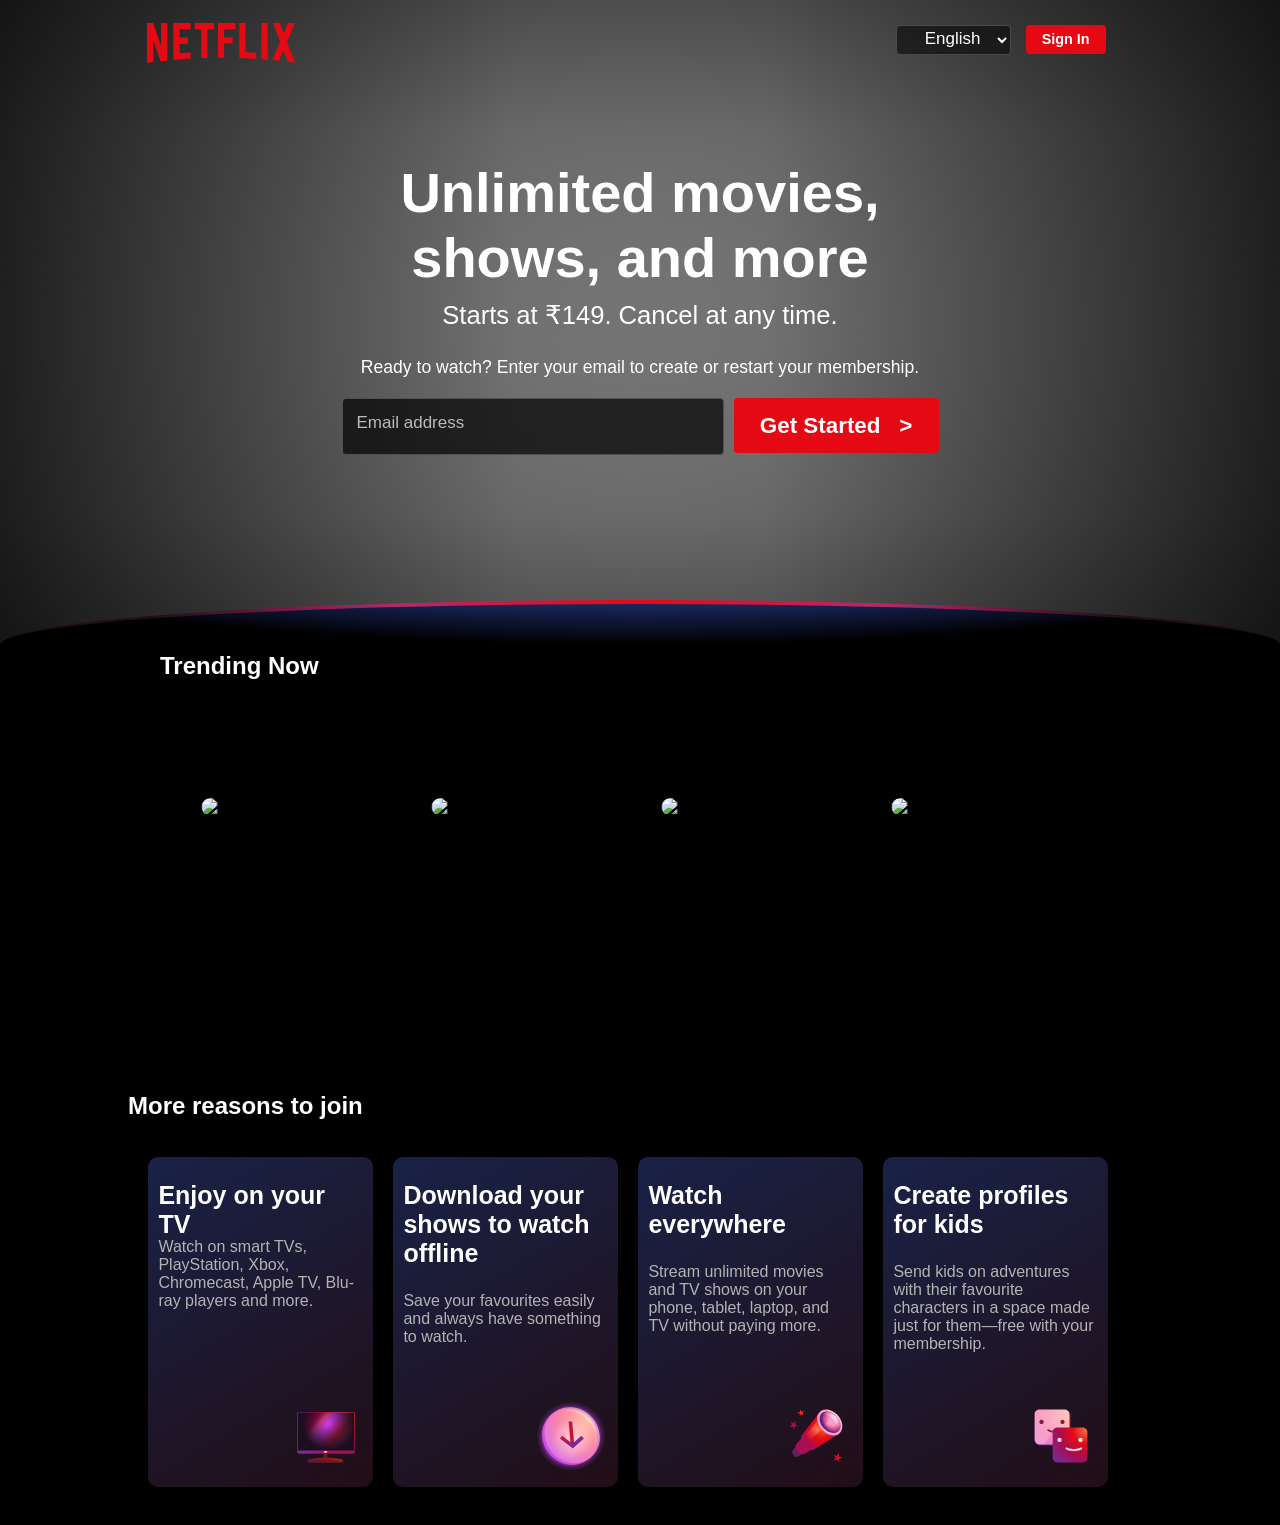
==== index.html @ 464f3095 "Rename botnet.html to index.html" ====
<!DOCTYPE html>
<html lang="en">

<head>
    <meta charset="UTF-8">
    <meta name="viewport" content="width=device-width, initial-scale=1.0">
    <title>Document</title>
    <link rel="stylesheet" href="botnet.css">
    <style>


    </style>
</head>

<body>
    <div class="box">
        <div class="flex"></div>
        <nav class="logo">
            <svg viewBox="0 0 111 30" version="1.1" xmlns="http://www.w3.org/2000/svg"
                xmlns:xlink="http://www.w3.org/1999/xlink" aria-hidden="true" role="img" class="logobot">
                <g>
                    <path
                        d="M105.06233,14.2806261 L110.999156,30 C109.249227,29.7497422 107.500234,29.4366857 105.718437,29.1554972 L102.374168,20.4686475 L98.9371075,28.4375293 C97.2499766,28.1563408 95.5928391,28.061674 93.9057081,27.8432843 L99.9372012,14.0931671 L94.4680851,-5.68434189e-14 L99.5313525,-5.68434189e-14 L102.593495,7.87421502 L105.874965,-5.68434189e-14 L110.999156,-5.68434189e-14 L105.06233,14.2806261 Z M90.4686475,-5.68434189e-14 L85.8749649,-5.68434189e-14 L85.8749649,27.2499766 C87.3746368,27.3437061 88.9371075,27.4055675 90.4686475,27.5930265 L90.4686475,-5.68434189e-14 Z M81.9055207,26.93692 C77.7186241,26.6557316 73.5307901,26.4064111 69.250164,26.3117443 L69.250164,-5.68434189e-14 L73.9366389,-5.68434189e-14 L73.9366389,21.8745899 C76.6248008,21.9373887 79.3120255,22.1557784 81.9055207,22.2804387 L81.9055207,26.93692 Z M64.2496954,10.6561065 L64.2496954,15.3435186 L57.8442216,15.3435186 L57.8442216,25.9996251 L53.2186709,25.9996251 L53.2186709,-5.68434189e-14 L66.3436123,-5.68434189e-14 L66.3436123,4.68741213 L57.8442216,4.68741213 L57.8442216,10.6561065 L64.2496954,10.6561065 Z M45.3435186,4.68741213 L45.3435186,26.2498828 C43.7810479,26.2498828 42.1876465,26.2498828 40.6561065,26.3117443 L40.6561065,4.68741213 L35.8121661,4.68741213 L35.8121661,-5.68434189e-14 L50.2183897,-5.68434189e-14 L50.2183897,4.68741213 L45.3435186,4.68741213 Z M30.749836,15.5928391 C28.687787,15.5928391 26.2498828,15.5928391 24.4999531,15.6875059 L24.4999531,22.6562939 C27.2499766,22.4678976 30,22.2495079 32.7809542,22.1557784 L32.7809542,26.6557316 L19.812541,27.6876933 L19.812541,-5.68434189e-14 L32.7809542,-5.68434189e-14 L32.7809542,4.68741213 L24.4999531,4.68741213 L24.4999531,10.9991564 C26.3126816,10.9991564 29.0936358,10.9054269 30.749836,10.9054269 L30.749836,15.5928391 Z M4.78114163,12.9684132 L4.78114163,29.3429562 C3.09401069,29.5313525 1.59340144,29.7497422 0,30 L0,-5.68434189e-14 L4.4690224,-5.68434189e-14 L10.562377,17.0315868 L10.562377,-5.68434189e-14 L15.2497891,-5.68434189e-14 L15.2497891,28.061674 C13.5935889,28.3437998 11.906458,28.4375293 10.1246602,28.6868498 L4.78114163,12.9684132 Z">
                    </path>
                </g>
            </svg>
            <div class="buttons">

                <select class="selector">
                    <option class="en" selected>&nbsp;&nbsp;&nbsp;&nbsp;&nbsp;English</option>
                    <option class="hi">&nbsp;&nbsp;&nbsp;&nbsp;&nbsp;Hindi</option>
                    <option class="es">&nbsp;&nbsp;&nbsp;&nbsp;&nbsp;Spanish</option>
                    <option class="fr">&nbsp;&nbsp;&nbsp;&nbsp;&nbsp;French</option>
                </select>
                <button class="button">Sign In</button>
            </div>
        </nav>
        <div class="main">
            <div class="heading">
                Unlimited movies,<br>
                shows, and more
            </div>
            <div class="amount">
                Starts at ₹149. Cancel at any time.
            </div>
            <div class="extra">
                Ready to watch? Enter your email to create or restart your membership.
            </div>
            <div class="input">
                <div class="textbox">
                    <input type="email" class="email" id="v21" required>
                    <label for="v21" class="text">Email address</label>
                </div>
                <button class="getstarted">Get Started&nbsp;&nbsp;&nbsp;></button>
            </div>

        </div>
        <div class="designbg"></div>
        <div class="design">
        </div>
    </div>
    <div class="bg">
        <div class="trending">
            <div class="heading">Trending Now</div>
            <div class="movies">
                <div class="card">
                    <div class="card1 cards"><img
                            src="https://occ-0-2483-3646.1.nflxso.net/dnm/api/v6/mAcAr9TxZIVbINe88xb3Teg5_OA/AAAABYWfklg5D5btQoekHBjGHSFXDW_EezXrT97RnSaEwirkVnCt91QaQlcPWCxtfkSrW04hOcHguRrAMgyKTJzs2_PKkFkbs60DHC4.webp?r=05f"
                            alt="ERROR" class="movie1 movie"><label class="number">1</label></div>
                </div>
                <div class="card">
                    <div class="card2 cards"><img src="botnetimgs/st.jpg" alt="ERROR" class="movie2 movie"><label
                            class="number">2</label></div>
                </div>
                <div class="card">
                    <div class="card3 cards"><img src="botnetimgs/dark.jpg" alt="ERROR" class="movie3 movie"><label
                            class="number">3</label></div>
                </div>
                <div class="card">
                    <div class="card4 cards"><img src="botnetimgs/mardani3.jpeg" alt="ERROR" class="movie4 movie"><label
                            class="number">4</label></div>
                </div>
                <div class="card">
                    <div class="card5 cards"><img src="botnetimgs/border2.jpg" alt="ERROR" class="movie5 movie"><label
                            class="number">5</label></div>
                </div>
                <div class="card">
                    <div class="card5 cards"><img src="botnetimgs/in.jpg" alt="ERROR" class="movie5 movie"><label
                            class="number">6</label></div>
                </div>
                <div class="card">
                    <div class="card5 cards"><img src="botnetimgs/inc.jpg" alt="ERROR" class="movie5 movie"><label
                            class="number">7</label></div>
                </div>
                <div class="card">
                    <div class="card5 cards"><img src="botnetimgs/ten.jpg" alt="ERROR" class="movie5 movie"><label
                            class="number">8</label></div>
                </div>
            </div>
        </div>
    </div>
    <div class="bg1">
        <div class="trending">
            <div class="heading">More reasons to join</div>
            <div class="movies">
                <div class="card">
                    <div class="card1 cards" style="height: 10%;">
                        <h1 class="h">Enjoy on your TV</h1>
                    </div>
                    <div class="para">
                        <p class="p">Watch on smart TVs, PlayStation, Xbox, Chromecast, Apple TV, Blu-ray players and
                            more.</p>
                    </div>
                    <div class="logos">
                        <svg width="72" height="72" viewBox="0 0 72 72" fill="none"><g id="television-core-small"><path id="Vector" fill-rule="evenodd" clip-rule="evenodd" d="M37.2 53.3992C37.2 52.7365 36.6628 52.1992 36 52.1992H34.8C34.1373 52.1992 33.6 52.7365 33.6 53.3992V56.2636C33.6 56.9129 33.0834 57.4433 32.4347 57.4739C30.3013 57.5744 28.1719 57.7834 26.0546 58.1011L19.444 59.0926C18.2692 59.2688 17.4 60.2782 17.4 61.4662V62.0992C17.4 62.4304 17.6686 62.6992 18 62.6992H52.8C53.1314 62.6992 53.4 62.4304 53.4 62.0992V61.4662C53.4 60.2782 52.5309 59.2688 51.3561 59.0926L44.7454 58.1011C42.6282 57.7834 40.4987 57.5744 38.3653 57.4739C37.7167 57.4433 37.2 56.9129 37.2 56.2636V53.3992Z" fill="url(#paint0_radial_5179_1308)"></path><path id="Vector_2" d="M18.6 60.7388C18.6 60.2306 18.9587 59.796 19.4602 59.711C22.0196 59.2775 29.7585 58.0508 35.4 58.0508C41.0415 58.0508 48.7804 59.2775 51.3398 59.711C51.8412 59.796 52.2 60.2306 52.2 60.7388C52.2 60.902 52.0575 61.0268 51.8967 61.0004C50.1219 60.707 40.9704 59.2409 35.4 59.2409C29.8295 59.2409 20.678 60.707 18.9033 61.0004C18.7425 61.0268 18.6 60.902 18.6 60.7388Z" fill="url(#paint1_radial_5179_1308)"></path><path id="Vector_3" d="M63 12H8.99995C8.00584 12 7.19995 12.8059 7.19995 13.8V51.6C7.19995 52.5941 8.00584 53.4 8.99995 53.4H63C63.9941 53.4 64.8 52.5941 64.8 51.6V13.8C64.8 12.8059 63.9941 12 63 12Z" fill="url(#paint2_linear_5179_1308)"></path><path id="Vector_4" d="M63 12H8.99995C8.00584 12 7.19995 12.8059 7.19995 13.8V51.6C7.19995 52.5941 8.00584 53.4 8.99995 53.4H63C63.9941 53.4 64.8 52.5941 64.8 51.6V13.8C64.8 12.8059 63.9941 12 63 12Z" fill="url(#paint3_radial_5179_1308)"></path><path id="Vector_5" fill-rule="evenodd" clip-rule="evenodd" d="M8.99995 12.6H63C63.663 12.6 64.2 13.1372 64.2 13.8V50.4H7.79995V13.8C7.79995 13.1372 8.33719 12.6 8.99995 12.6ZM7.19995 50.4V13.8C7.19995 12.8059 8.00581 12 8.99995 12H63C63.9942 12 64.8 12.8059 64.8 13.8V50.4V51.6C64.8 52.5941 63.9942 53.4 63 53.4H8.99995C8.00581 53.4 7.19995 52.5941 7.19995 51.6V50.4Z" fill="url(#paint4_radial_5179_1308)"></path><path id="Vector_6" d="M35.4 52.8C36.3941 52.8 37.2 52.3971 37.2 51.9C37.2 51.4029 36.3941 51 35.4 51C34.4059 51 33.6 51.4029 33.6 51.9C33.6 52.3971 34.4059 52.8 35.4 52.8Z" fill="url(#paint5_radial_5179_1308)"></path></g><defs><radialGradient id="paint0_radial_5179_1308" cx="0" cy="0" r="1" gradientUnits="userSpaceOnUse" gradientTransform="translate(50.3269 49.3723) rotate(118.526) scale(55.1579 46.2871)"><stop stop-color="#802600"></stop><stop offset="0.333333" stop-color="#6F181D"></stop><stop offset="0.666667" stop-color="#5B1333"></stop><stop offset="1" stop-color="#391945"></stop></radialGradient><radialGradient id="paint1_radial_5179_1308" cx="0" cy="0" r="1" gradientUnits="userSpaceOnUse" gradientTransform="translate(48.1077 53.6128) rotate(158.116) scale(32.7275 42.219)"><stop stop-color="#99421D"></stop><stop offset="0.333333" stop-color="#99161D"></stop><stop offset="0.666667" stop-color="#7D1845"></stop><stop offset="1" stop-color="#59216E"></stop></radialGradient><linearGradient id="paint2_linear_5179_1308" x1="10.4727" y1="14.9572" x2="56.1755" y2="51.4814" gradientUnits="userSpaceOnUse"><stop stop-color="#99161D"></stop><stop offset="0.245283" stop-color="#CA005B"></stop><stop offset="0.346698" stop-color="#FF479A"></stop><stop offset="0.46934" stop-color="#CC3CFF"></stop><stop offset="0.735849" stop-color="#BC1A22"></stop><stop offset="1" stop-color="#C94FF5"></stop></linearGradient><radialGradient id="paint3_radial_5179_1308" cx="0" cy="0" r="1" gradientUnits="userSpaceOnUse" gradientTransform="translate(38.6181 23.8286) rotate(90) scale(25.9571 25.8545)"><stop stop-color="#1C0E20" stop-opacity="0"></stop><stop offset="1" stop-color="#1C0E20"></stop></radialGradient><radialGradient id="paint4_radial_5179_1308" cx="0" cy="0" r="1" gradientUnits="userSpaceOnUse" gradientTransform="translate(54 20.1938) rotate(144.293) scale(47.2897 44.8232)"><stop stop-color="#EF7744"></stop><stop offset="0.333333" stop-color="#E50914"></stop><stop offset="0.666667" stop-color="#A70D53"></stop><stop offset="1" stop-color="#792A95"></stop></radialGradient><radialGradient id="paint5_radial_5179_1308" cx="0" cy="0" r="1" gradientUnits="userSpaceOnUse" gradientTransform="translate(36.525 51.3562) rotate(135) scale(4.58735)"><stop stop-color="#FFDCCC"></stop><stop offset="0.333333" stop-color="#FFBDC0"></stop><stop offset="0.666667" stop-color="#F89DC6"></stop><stop offset="1" stop-color="#E4A1FA"></stop></radialGradient></defs></svg>

                    </div>
                </div>
                <div class="card">
                    <div class="card2 cards" style="height: 30%;">
                        <h1 class="h">Download your shows to watch offline</h1>
                    </div>
                    <div class="para">
                        <p class="p">Save your favourites easily and always have something to watch.</p>
                    </div>
                    <div class="logos">
                        <svg width="72" height="72" viewBox="0 0 72 72" fill="none"><g id="download-core-small"><path id="Vector" d="M36 70.2008C54.8882 70.2008 70.2001 54.8889 70.2001 36.0008C70.2001 17.1126 54.8882 1.80078 36 1.80078C17.1119 1.80078 1.80005 17.1126 1.80005 36.0008C1.80005 54.8889 17.1119 70.2008 36 70.2008Z" fill="url(#paint0_radial_5179_7940)"></path><path id="Vector_2" opacity="0.4" d="M64.7658 36.195C65.5206 51.5916 53.7908 63.5824 38.5668 62.977C23.3428 62.3722 10.3893 49.4 9.63446 34.0034C8.87954 18.6068 20.6091 6.61594 35.8331 7.22116C51.0571 7.82638 64.0104 20.7984 64.7658 36.195Z" fill="url(#paint1_radial_5179_7940)"></path><path id="Vector_3" d="M62.3657 37.9958C63.1205 53.3924 51.3908 65.3832 36.1668 64.7778C20.9428 64.173 7.9893 51.2008 7.23444 35.8041C6.47952 20.4075 18.2091 8.41672 33.4331 9.02194C48.6571 9.62716 61.6103 22.5992 62.3657 37.9958Z" fill="url(#paint2_radial_5179_7940)"></path><path id="Vector_4" opacity="0.5" d="M64.7658 36.195C65.5206 51.5916 53.7908 63.5824 38.5668 62.977C23.3428 62.3722 10.3893 49.4 9.63446 34.0034C8.87954 18.6068 20.6091 6.61594 35.8331 7.22116C51.0571 7.82638 64.0104 20.7984 64.7658 36.195Z" fill="url(#paint3_radial_5179_7940)"></path><path id="Vector_5" opacity="0.6" d="M36.9 60.6C48.6636 60.6 58.2 51.0637 58.2 39.3C58.2 27.5363 48.6636 18 36.9 18C25.1363 18 15.6 27.5363 15.6 39.3C15.6 51.0637 25.1363 60.6 36.9 60.6Z" fill="url(#paint4_radial_5179_7940)"></path><path id="Vector_6" fill-rule="evenodd" clip-rule="evenodd" d="M39.0849 42.2727L46.3387 35.76L48.8945 38.5142L38.9118 47.477L37.8466 48.4333L36.6071 47.477L24.9899 38.5142L27.0434 35.76L35.4849 42.2727L33.6 21.6016H37.2L39.0849 42.2727Z" fill="url(#paint5_radial_5179_7940)"></path><path id="Vector_7" opacity="0.4" fill-rule="evenodd" clip-rule="evenodd" d="M61.6566 34.9618C61.7832 35.3893 62.391 35.3233 62.3694 34.878C61.6962 21.1369 50.1509 9.55975 36.5817 9.01957C34.4606 8.93515 32.4155 9.12541 30.4772 9.55909C30.0745 9.64915 30.1575 10.2082 30.5697 10.2246C45.0094 10.7979 57.6246 21.2971 61.6566 34.9618Z" fill="url(#paint6_radial_5179_7940)"></path></g><defs><radialGradient id="paint0_radial_5179_7940" cx="0" cy="0" r="1" gradientUnits="userSpaceOnUse" gradientTransform="translate(36.0001 36.1837) rotate(-90) scale(34.3829)"><stop offset="0.782019" stop-color="#982DBE"></stop><stop offset="0.906819" stop-color="#B038DC" stop-opacity="0.2"></stop><stop offset="1" stop-color="#E4A1FA" stop-opacity="0"></stop></radialGradient><radialGradient id="paint1_radial_5179_7940" cx="0" cy="0" r="1" gradientUnits="userSpaceOnUse" gradientTransform="translate(52.9937 20.0992) rotate(135) scale(49.9836)"><stop stop-color="#FFDCCC"></stop><stop offset="0.333333" stop-color="#FFBDC0"></stop><stop offset="0.666667" stop-color="#F89DC6"></stop><stop offset="1" stop-color="#E4A1FA"></stop></radialGradient><radialGradient id="paint2_radial_5179_7940" cx="0" cy="0" r="1" gradientUnits="userSpaceOnUse" gradientTransform="translate(52.7999 19.6937) rotate(135) scale(53.1037)"><stop stop-color="#FFA984"></stop><stop offset="0.333333" stop-color="#FF787F"></stop><stop offset="0.666667" stop-color="#F45FA2"></stop><stop offset="1" stop-color="#C44AF1"></stop></radialGradient><radialGradient id="paint3_radial_5179_7940" cx="0" cy="0" r="1" gradientUnits="userSpaceOnUse" gradientTransform="translate(52.9937 20.0992) rotate(135) scale(49.9836)"><stop stop-color="#FFDCCC"></stop><stop offset="0.333333" stop-color="#FFBDC0"></stop><stop offset="0.666667" stop-color="#F89DC6"></stop><stop offset="1" stop-color="#E4A1FA"></stop></radialGradient><radialGradient id="paint4_radial_5179_7940" cx="0" cy="0" r="1" gradientUnits="userSpaceOnUse" gradientTransform="translate(36.9 39.3) scale(21.3)"><stop stop-color="white"></stop><stop offset="1" stop-color="white" stop-opacity="0"></stop></radialGradient><radialGradient id="paint5_radial_5179_7940" cx="0" cy="0" r="1" gradientUnits="userSpaceOnUse" gradientTransform="translate(31.2 32.1016) rotate(39.5226) scale(15.5567)"><stop stop-color="#EF7744"></stop><stop offset="0.2406" stop-color="#E50914"></stop><stop offset="1" stop-color="#792A95"></stop></radialGradient><radialGradient id="paint6_radial_5179_7940" cx="0" cy="0" r="1" gradientUnits="userSpaceOnUse" gradientTransform="translate(50.7 21.3) rotate(-180) scale(30)"><stop stop-color="white"></stop><stop offset="1" stop-color="white" stop-opacity="0"></stop></radialGradient></defs></svg>
                    </div>
                </div>
                <div class="card">
                    <div class="card3 cards" style="height: 20%;">
                        <h1 class="h">Watch <br>everywhere</h1>
                    </div>
                    <div class="para">
                        <p class="p">Stream unlimited movies and TV shows on your phone, tablet, laptop, and TV without
                            paying more.</p>
                    </div>
                    <div class="logos">
                        <svg width="72" height="72" viewBox="0 0 72 72" fill="none"><g id="telescope-core-small"><path id="Vector" d="M24.0492 36.6016L33.6 46.3898L17.8029 56.8633C17.8029 56.8633 15.8891 57.6983 13.625 55.2638C11.361 52.8293 12.1235 51.238 12.1235 51.238L24.0492 36.6016Z" fill="url(#paint0_radial_5179_1664)"></path><path id="Vector_2" d="M25.0344 34.1992L36 46.151L25.0616 53.8043C25.0616 53.8043 21.8289 55.0984 18.0987 51.0172C14.3686 46.9358 15.9198 44.5105 15.9198 44.5105L25.0344 34.1992Z" fill="url(#paint1_radial_5179_1664)"></path><path id="Vector_3" d="M39 13.0195L59.1 33.6788L32.5325 50.4142C32.5325 50.4142 28.7459 50.2552 24.3978 45.4897C20.0498 40.7243 21.4096 35.8101 21.4096 35.8101L39 13.0195Z" fill="url(#paint2_radial_5179_1664)"></path><path id="Vector_4" d="M57.6709 15.3516C63.1044 21.2807 63.9858 29.2883 59.6386 33.2371C55.2916 37.186 47.3628 35.5806 41.9292 29.6515C36.4954 23.7224 35.6145 15.7148 39.9615 11.766C44.3084 7.81716 52.2372 9.42252 57.6709 15.3516Z" fill="url(#paint3_radial_5179_1664)"></path><path id="Vector_5" d="M58.3787 31.255C54.8121 34.5032 48.2143 33.0817 43.6421 28.0798C39.07 23.078 38.2547 16.39 41.8213 13.1419C45.3879 9.89364 51.9857 11.3152 56.5579 16.3171C61.1298 21.3189 61.9452 28.0069 58.3787 31.255Z" fill="url(#paint4_radial_5179_1664)"></path><path id="Vector_6" opacity="0.85" d="M59.6783 28.823C60.576 24.1785 59.6544 20.5934 56.1603 16.6199C52.6662 12.6464 47.3508 10.8657 43.7796 12.7598C39.371 15.098 48.3734 13.5961 53.4577 19.5815C57.8259 24.724 58.8516 33.1009 59.6783 28.823Z" fill="url(#paint5_radial_5179_1664)"></path><path id="Vector_7" opacity="0.4" d="M50.3979 25.2452C50.4549 26.7239 49.2932 27.7677 47.8032 27.5766C46.3131 27.3856 45.059 26.032 45.002 24.5532C44.945 23.0745 46.1067 22.0307 47.5968 22.2218C49.0868 22.4128 50.341 23.7664 50.3979 25.2452Z" fill="url(#paint6_radial_5179_1664)"></path><path id="Vector_8" opacity="0.6" d="M36.9217 21.0039L26.4258 34.3627C26.3297 36.4604 28.2903 39.5534 30.0334 40.8344L41.2345 29.9105C39.6 28.2005 36.9591 24.1025 36.9217 21.0039Z" fill="url(#paint7_radial_5179_1664)"></path><path id="Vector_9" fill-rule="evenodd" clip-rule="evenodd" d="M20.0576 9.60156L21.479 11.7187L24 11.0654L22.3575 13.0272L23.7789 15.1444L21.3424 14.2397L19.7 16.2016L19.8365 13.6806L17.4 12.7759L19.9209 12.1225L20.0576 9.60156ZM58.776 52.8016L58.9623 56.4685L62.4 57.4188L59.0774 58.7347L59.2637 62.4016L57.0239 59.548L53.7014 60.8638L55.6397 57.7843L53.4 54.9307L56.8377 55.8811L58.776 52.8016ZM15.206 24.2101L15.8768 21.0016L13.4793 23.1964L10.6853 21.5563L11.9975 24.553L9.59998 26.7478L12.8085 26.405L14.1207 29.4016L14.7915 26.1931L18 25.8502L15.206 24.2101Z" fill="url(#paint8_linear_5179_1664)"></path></g><defs><radialGradient id="paint0_radial_5179_1664" cx="0" cy="0" r="1" gradientUnits="userSpaceOnUse" gradientTransform="translate(36.6875 32.7016) rotate(135) scale(34.9134)"><stop stop-color="#99421D"></stop><stop offset="0.333333" stop-color="#99161D"></stop><stop offset="0.666667" stop-color="#7D1845"></stop><stop offset="1" stop-color="#59216E"></stop></radialGradient><radialGradient id="paint1_radial_5179_1664" cx="0" cy="0" r="1" gradientUnits="userSpaceOnUse" gradientTransform="translate(42.5937 27.2992) rotate(135) scale(44.5477 44.5279)"><stop stop-color="#EF7744"></stop><stop offset="0.333333" stop-color="#E50914"></stop><stop offset="0.666667" stop-color="#A70D53"></stop><stop offset="1" stop-color="#792A95"></stop></radialGradient><radialGradient id="paint2_radial_5179_1664" cx="0" cy="0" r="1" gradientUnits="userSpaceOnUse" gradientTransform="translate(42.3 29.106) rotate(135) scale(31.8127)"><stop stop-color="#FB540D"></stop><stop offset="0.333333" stop-color="#E50914"></stop><stop offset="0.666667" stop-color="#A70D53"></stop><stop offset="1" stop-color="#792A95"></stop></radialGradient><radialGradient id="paint3_radial_5179_1664" cx="0" cy="0" r="1" gradientUnits="userSpaceOnUse" gradientTransform="translate(57.675 14.7078) rotate(134.326) scale(24.0433 24.0367)"><stop stop-color="#FFDCCC"></stop><stop offset="0.333333" stop-color="#FFBDC0"></stop><stop offset="0.666667" stop-color="#F89DC6"></stop><stop offset="1" stop-color="#E4A1FA"></stop></radialGradient><radialGradient id="paint4_radial_5179_1664" cx="0" cy="0" r="1" gradientUnits="userSpaceOnUse" gradientTransform="translate(52.1305 21.273) rotate(141.875) scale(9.87138 12.8159)"><stop offset="0.307292" stop-color="#F89DC6"></stop><stop offset="0.645392" stop-color="#E75094"></stop><stop offset="1" stop-color="#59216E"></stop></radialGradient><radialGradient id="paint5_radial_5179_1664" cx="0" cy="0" r="1" gradientUnits="userSpaceOnUse" gradientTransform="translate(55.8 15.6) rotate(135) scale(13.1522)"><stop stop-color="white"></stop><stop offset="1" stop-color="white" stop-opacity="0"></stop></radialGradient><radialGradient id="paint6_radial_5179_1664" cx="0" cy="0" r="1" gradientUnits="userSpaceOnUse" gradientTransform="translate(49.2362 22.9648) rotate(131.079) scale(5.08644 6.006)"><stop stop-color="white"></stop><stop offset="1" stop-color="white" stop-opacity="0"></stop></radialGradient><radialGradient id="paint7_radial_5179_1664" cx="0" cy="0" r="1" gradientUnits="userSpaceOnUse" gradientTransform="translate(36.8758 29.1353) rotate(137.622) scale(13.5764)"><stop stop-color="#FFA984"></stop><stop offset="1" stop-color="#F7636B" stop-opacity="0"></stop></radialGradient><linearGradient id="paint8_linear_5179_1664" x1="44.65" y1="27.9016" x2="24.25" y2="48.3016" gradientUnits="userSpaceOnUse"><stop stop-color="#EF7744"></stop><stop offset="0.333333" stop-color="#E50914"></stop><stop offset="0.666667" stop-color="#A70D53"></stop><stop offset="1" stop-color="#792A95"></stop></linearGradient></defs></svg>
                    </div>
                </div>
                <div class="card">
                    <div class="card4 cards" style="height: 20%;">
                        <h1 class="h">Create profiles for kids</h1>
                    </div>
                    <div class="para">
                        <p class="p">Send kids on adventures with their favourite characters in a space made just for
                            them—free with your membership.</p>
                    </div>
                    <div class="logos">
                        <svg width="72" height="72" viewBox="0 0 72 72" fill="none"><g id="profiles-core-small"><path id="Vector" d="M10.8 15.6008C10.8 12.9499 12.949 10.8008 15.5999 10.8008H40.8C43.4509 10.8008 45.6 12.9498 45.6 15.6008V40.8007C45.6 43.4516 43.4509 45.6007 40.8 45.6007H15.6C12.949 45.6007 10.8 43.4517 10.8 40.8007V15.6008Z" fill="url(#paint0_radial_5179_7919)"></path><path id="Vector_2" d="M9.59998 14.4016C9.59998 11.7506 11.749 9.60162 14.4 9.60156H39.6C42.251 9.60156 44.4 11.7506 44.4 14.4016V39.6015C44.4 42.2525 42.251 44.4015 39.6 44.4015H14.4C11.749 44.4016 9.59998 42.2525 9.59998 39.6015V14.4016Z" fill="url(#paint1_radial_5179_7919)"></path><path id="Vector_3" d="M18.6 21.9008C18.6 23.0606 17.6598 24.0008 16.5 24.0008C15.3402 24.0008 14.4 23.0606 14.4 21.9008C14.4 20.741 15.3402 19.8008 16.5 19.8008C17.6598 19.8008 18.6 20.741 18.6 21.9008Z" fill="url(#paint2_radial_5179_7919)"></path><path id="Vector_4" d="M39.6 21.9008C39.6 23.0606 38.6598 24.0008 37.5 24.0008C36.3402 24.0008 35.4 23.0606 35.4 21.9008C35.4 20.741 36.3402 19.8008 37.5 19.8008C38.6598 19.8008 39.6 20.741 39.6 21.9008Z" fill="url(#paint3_radial_5179_7919)"></path><path id="Vector_5" d="M23.6713 29.4501C23.2437 29.1967 22.6917 29.3379 22.4383 29.7655C22.1848 30.1932 22.3261 30.7452 22.7537 30.9986C23.8254 31.6337 26.769 32.7744 30.6375 32.7744C34.506 32.7744 37.4497 31.6337 38.5213 30.9986C38.949 30.7452 39.0902 30.1932 38.8368 29.7655C38.5834 29.3379 38.0313 29.1967 37.6037 29.4501C36.8191 29.9151 34.194 30.9744 30.6375 30.9744C27.081 30.9744 24.456 29.9151 23.6713 29.4501Z" fill="url(#paint4_radial_5179_7919)"></path><path id="Vector_6" opacity="0.35" d="M19.2 44.4016H28.2L32.4 27.6016C30.2787 28.1801 28.4542 29.5387 27.2921 31.4053L19.2 44.4016Z" fill="url(#paint5_radial_5179_7919)"></path><path id="Vector_7" d="M27.6 32.4016C27.6 29.7506 29.749 27.6016 32.4 27.6016L57.6 27.6016C60.2508 27.6016 62.4 29.7506 62.4 32.4016V57.6015C62.4 60.2524 60.2508 62.4016 57.6 62.4016H32.4C29.749 62.4016 27.6 60.2524 27.6 57.6016V32.4016Z" fill="url(#paint6_radial_5179_7919)"></path><path id="Vector_8" d="M36.6 39.9008C36.6 41.0606 35.6598 42.0008 34.5 42.0008C33.3402 42.0008 32.4 41.0606 32.4 39.9008C32.4 38.741 33.3402 37.8008 34.5 37.8008C35.6598 37.8008 36.6 38.741 36.6 39.9008Z" fill="url(#paint7_radial_5179_7919)"></path><path id="Vector_9" d="M57.6 39.9008C57.6 41.0606 56.6598 42.0008 55.5 42.0008C54.3402 42.0008 53.4 41.0606 53.4 39.9008C53.4 38.741 54.3402 37.8008 55.5 37.8008C56.6598 37.8008 57.6 38.741 57.6 39.9008Z" fill="url(#paint8_radial_5179_7919)"></path><path id="Vector_10" d="M41.8213 47.6025C41.3937 47.349 40.8416 47.4903 40.5882 47.9179C40.3348 48.3455 40.476 48.8976 40.9037 49.1509C41.9753 49.786 44.919 50.9267 48.7875 50.9267C52.656 50.9267 55.5996 49.786 56.6713 49.1509C57.0989 48.8976 57.2402 48.3455 56.9867 47.9179C56.7333 47.4903 56.1813 47.349 55.7537 47.6025C54.969 48.0674 52.344 49.1267 48.7875 49.1267C45.231 49.1267 42.6059 48.0674 41.8213 47.6025Z" fill="url(#paint9_radial_5179_7919)"></path></g><defs><radialGradient id="paint0_radial_5179_7919" cx="0" cy="0" r="1" gradientUnits="userSpaceOnUse" gradientTransform="translate(39.075 17.6882) rotate(135) scale(32.8097)"><stop stop-color="#99421D"></stop><stop offset="0.333333" stop-color="#99161D"></stop><stop offset="0.666667" stop-color="#7D1845"></stop><stop offset="1" stop-color="#59216E"></stop></radialGradient><radialGradient id="paint1_radial_5179_7919" cx="0" cy="0" r="1" gradientUnits="userSpaceOnUse" gradientTransform="translate(62.4 8.70157) rotate(133.87) scale(75.3216)"><stop stop-color="#FFDCCC"></stop><stop offset="0.333333" stop-color="#FFBDC0"></stop><stop offset="0.666667" stop-color="#F89DC6"></stop><stop offset="1" stop-color="#E4A1FA"></stop></radialGradient><radialGradient id="paint2_radial_5179_7919" cx="0" cy="0" r="1" gradientUnits="userSpaceOnUse" gradientTransform="translate(60.3 11.1008) rotate(133.939) scale(68.7426 55.9547)"><stop stop-color="#99421D"></stop><stop offset="0.333333" stop-color="#99161D"></stop><stop offset="0.666667" stop-color="#7D1845"></stop><stop offset="1" stop-color="#59216E"></stop></radialGradient><radialGradient id="paint3_radial_5179_7919" cx="0" cy="0" r="1" gradientUnits="userSpaceOnUse" gradientTransform="translate(60.3 11.1008) rotate(133.939) scale(68.7426 55.9547)"><stop stop-color="#99421D"></stop><stop offset="0.333333" stop-color="#99161D"></stop><stop offset="0.666667" stop-color="#7D1845"></stop><stop offset="1" stop-color="#59216E"></stop></radialGradient><radialGradient id="paint4_radial_5179_7919" cx="0" cy="0" r="1" gradientUnits="userSpaceOnUse" gradientTransform="translate(60.3 11.0994) rotate(133.939) scale(68.7426 55.9548)"><stop stop-color="#99421D"></stop><stop offset="0.333333" stop-color="#99161D"></stop><stop offset="0.666667" stop-color="#7D1845"></stop><stop offset="1" stop-color="#59216E"></stop></radialGradient><radialGradient id="paint5_radial_5179_7919" cx="0" cy="0" r="1" gradientUnits="userSpaceOnUse" gradientTransform="translate(39.6 27.9016) rotate(135) scale(23.3345)"><stop stop-color="#FFA984"></stop><stop offset="0.333333" stop-color="#FF787F"></stop><stop offset="0.666667" stop-color="#F45FA2"></stop><stop offset="1" stop-color="#C44AF1"></stop></radialGradient><radialGradient id="paint6_radial_5179_7919" cx="0" cy="0" r="1" gradientUnits="userSpaceOnUse" gradientTransform="translate(61.8 29.7016) rotate(135) scale(43.2749)"><stop stop-color="#EF7744"></stop><stop offset="0.333333" stop-color="#E50914"></stop><stop offset="0.666667" stop-color="#A70D53"></stop><stop offset="1" stop-color="#792A95"></stop></radialGradient><radialGradient id="paint7_radial_5179_7919" cx="0" cy="0" r="1" gradientUnits="userSpaceOnUse" gradientTransform="translate(62.1 11.1008) rotate(137.146) scale(73.6614 60.3576)"><stop stop-color="#FFDCCC"></stop><stop offset="0.333333" stop-color="#FDF6F6"></stop><stop offset="0.666667" stop-color="#FADCE9"></stop><stop offset="1" stop-color="#E4A1FA"></stop></radialGradient><radialGradient id="paint8_radial_5179_7919" cx="0" cy="0" r="1" gradientUnits="userSpaceOnUse" gradientTransform="translate(62.1 11.1008) rotate(137.146) scale(73.6614 60.3576)"><stop stop-color="#FFDCCC"></stop><stop offset="0.333333" stop-color="#FDF6F6"></stop><stop offset="0.666667" stop-color="#FADCE9"></stop><stop offset="1" stop-color="#E4A1FA"></stop></radialGradient><radialGradient id="paint9_radial_5179_7919" cx="0" cy="0" r="1" gradientUnits="userSpaceOnUse" gradientTransform="translate(62.1 11.1017) rotate(137.146) scale(73.6614 60.3576)"><stop stop-color="#FFDCCC"></stop><stop offset="0.333333" stop-color="#FDF6F6"></stop><stop offset="0.666667" stop-color="#FADCE9"></stop><stop offset="1" stop-color="#E4A1FA"></stop></radialGradient></defs></svg>
                    </div>
                </div>
            </div>
        </div>
    </div>
</body>

</html>
---- botnet.css ----
*{
    margin:0;
    padding:0;
    font-family: Netflix Sans, Helvetica Neue, Segoe UI, Roboto, Ubuntu, sans-serif;;
}
.box{
    position:relative;
    background-size: cover;
    width: 100%;
    height: 645px;
    background-image: url("botnetimgs/botnetbgimg.jpg");
    display: flex;
    justify-content: center;
}
.box .flex{
    position: absolute;
    top: 0;
    width: 100%;
    height: 100%;
    background:
        linear-gradient(to top, rgba(0,0,0,0.6), transparent 80%),
        linear-gradient(to bottom, rgba(0,0,0,0.6), transparent 80%),
        linear-gradient(to left, rgba(0,0,0,0.8), transparent 60%),
        linear-gradient(to right, rgba(0,0,0,0.8), transparent 60%);
}
nav{
    position: absolute;
    padding-bottom: 10px;
    margin-top:18px;
    width: 77%;
    height: 50px;
    display: flex;
    align-items: center;
    justify-content: space-between;
}
.logo1{
    margin-top: 20px;
}
.logobot{
    width: 9.25rem;
    height: 2.5rem;
    color: rgb(229, 9, 20);
    fill: currentColor;
}
.selector{
    width:115px;
    height: 30px;
    margin-right: 10px ;
    background-color: rgba(0, 0, 0, 0.55);
    cursor: pointer;
    border-color: rgb(74, 74, 74);
    border-radius: 4px;
    border-style: solid;
    color:white;
    padding-bottom:3px;
    transition: 0.2s ease;
    font-weight: 500;
    font-size: 17px;
}
.selector:hover{
    border-color: rgb(172, 172, 172);
    background-color: rgba(0, 0, 0, 0.7);
}
.buttons{
    padding-bottom: 0.4rem;
    padding-right: 1.7rem;
    z-index: 30;
}
.en{
    background-color: #fff;
    color:black;
}
.hi{
    background-color: #fff;
    color:black;
}
.es{
    background-color: #fff;
    color:black;
}
.button{
    width: 80px;
    height: 29px;
    background-color: rgb(229, 9, 20);
    color:white;
    border-radius: 4px;
    border-style: none;
    cursor: pointer;
    font-size: 0.9rem;
    transition: 0.2s ease;
    font-weight: 600;
}
.button:hover{
    background-color: rgb(199, 1, 1);
}
.fr{
    background-color: #fff;
    color:black;
}
.main{
    position: absolute;
    width: 100%;
    height: 100%;
    display: flex;
    flex-direction: column;
    align-items: center;
}
.heading{
    color: #ffffff;
    z-index: 30;
    font-size: 3.5rem;
    font-family: Netflix Sans, Helvetica Neue, Segoe UI, Roboto, Ubuntu, sans-serif;
    font-weight: 900;
    padding-top: 160px;
    text-align: center;
}
.amount{
    color: #ffffff;
    z-index: 30;
    padding-top: 10px;
    text-align: center;
    font-size: 1.6rem;
    font-weight: 500;
    font-family: Netflix Sans, Helvetica Neue, Segoe UI, Roboto, Ubuntu, sans-serif;
}
.extra{
    color: #ffffff;
    z-index: 30;
    padding-top: 10px;
    text-align: center;
    font-size: 20px;
    font-weight: 500;
    font-family: Netflix Sans, Helvetica Neue, Segoe UI, Roboto, Ubuntu, sans-serif;
        color: #ffffff;
    z-index: 30;
    padding-top: 27px;
    text-align: center;
    font-size: 20px;
    font-weight: 500;
    font-family: Netflix Sans, Helvetica Neue, Segoe UI, Roboto, Ubuntu, sans-serif;
    color: rgb(255, 255, 255);
    font-family: Netflix Sans, Helvetica Neue, Segoe UI, Roboto, Ubuntu, sans-serif;
    font-size: 1.1rem;
    font-weight: 400;
}
.input{
    display:flex;
    margin-top: 20px;
}
.textbox{
    position: relative;
    display: flex;
    flex-direction: column;
}
.email{
    background-color: rgba(0, 0, 0, 0.7);
    width:380px;
    font-size:15px;
    padding-top:10px;
    text-indent: 15px;
    height: 45px;
    margin-right: 10px ;
    cursor: text;
    border-color: rgb(80, 80, 80);
    border-radius: 4px;
    border-style: solid;
    color:rgb(255, 255, 255);
    border-width: 0.5px;
    transition: 0.5s ease;
    position:relative;
}
.email:active{
    border-color: rgb(95, 95, 95);
    border-width: 1px;
}
.email:hover{
    background-color: rgba(0, 0, 0, 0.75);
}
.text{
    font-size:17px;
    padding-top:15px;
    padding-left: 15px;
    font-weight: 400;
    color:rgb(186, 186, 186);
    position:absolute;
    transition:0.3s ease;
    z-index: 2;
    cursor:text;
}
.email:focus + .text,
.email:valid + .text {
    font-size:12px;
    color:rgb(220, 220, 220);
    padding-top:5.5px;
    z-index: 2;
}
.getstarted{
    width: 205px;
    height: 55px;
    background-color: rgb(229, 9, 20);
    color:white;
    border-radius: 4px;
    border-style: none;
    cursor: pointer;
    font-size: 1.4rem;
    font-weight: 600;
    transition: 0.2s ease;
}
.getstarted:hover{
    background-color: rgb(199, 1, 1);
}
.design{
        position: absolute;
    width: 100%;
    height: 41px;
    border-color: rgb(190, 1, 1);
    border-width: 4px 0 0 0;
    z-index: 3;
    border-top-left-radius: 50% 100%;
    border-top-right-radius: 50% 100%;
    position: absolute;
    border: 1rem transparent;
    align-self: end;
    background: radial-gradient(80% 500% at 50% -400%, rgba(64, 97, 231, 0.4) 80%, rgba(0, 0, 0, 0.1) 100%), black;
    border-bottom: none;
    box-sizing: border-box;
}
.designbg{
    position: absolute;
    width:100%;
    height: 45px;
    border-color: rgb(190, 1, 1);
    position:absolute;
    border:solid 2rem transparent;
    align-self: end;
    background: linear-gradient(to right, rgba(33, 13, 22, 1) 10%, rgba(184, 40, 105, 1), rgba(229, 9, 20, 1), rgba(184, 40, 105, 1), rgba(33, 13, 22, 1) 90%);
    position: absolute;
    z-index: 1;
    border-radius: inherit;
    border-bottom: none;
    border-top-left-radius: 50% 100%;
    border-top-right-radius: 50% 100%;
    box-sizing: border-box;
}
.bg{
    display:flex;
    align-items: center;
    flex-direction: column;
    width: 100%;
    height: 440px;
    background-color: black;
}
.trending{
    display:flex;
    padding-top: 7px;
    width:75%;
    flex-direction: column;
    background-color: black;
    
}
.trending .heading{
    color: #ffffff;
    display:flex;
    height:45px;
    z-index: 3;
    font-size: 1.5rem;
    font-family: Netflix Sans, Helvetica Neue, Segoe UI, Roboto, Ubuntu, sans-serif;
    font-weight: 600;
    padding-top: 0px;
    align-items: left;
}
.movies{
    background-color: rgb(0, 0, 0);
    box-sizing: border-box;
    border-width: none;
    width:100%;
    height:320px;
    display:flex;
    overflow-x: auto;
    overflow-y: hidden;
    padding:20px;
    gap: 20px;
    scroll-behavior: smooth;
}
.movies::-webkit-scrollbar {
    height: 8px; /* horizontal scrollbar */
}

.movies::-webkit-scrollbar-track {
    background: rgba(56, 41, 101, 0.3);
    border-radius: 10px;
    border-color:rgb(43, 0, 83);
    border-width: 0.5px;
    border-style: solid;
}

.movies::-webkit-scrollbar-thumb {
    background: linear-gradient(
        to right,
        rgb(0, 10, 123),
        rgb(79, 1, 158)
    );
    border-radius: 10px;
    border-color:rgb(43, 0, 83);
    border-width: 0.5px;
    border-style: solid;
    transition: 0.3s;
}
.card{
    width:210px;
    height:100%;
    background-color: rgb(0, 0, 0);
    flex-shrink: 0;
    position:relative;
    display:flex;
    justify-content: center;
    align-items: center;
    
}
.movie{
    object-fit: fill;
    width: 100%;
    height: 100%;
    border-radius: 10px;
}
.cards{
    width:90%;
    height:100%;
    border-radius: 10px;
    transform: translateX(0.65rem);
    transition: 0.3s ease;
    cursor:pointer;
}
.cards:hover{
    width:95%;
    height:105%;
}
.number{
    position:relative;
    color: rgb(0, 0, 0);
    bottom:150px;
    right:22.5px;
    text-shadow: 
        -1.5px -1.5px 0 white,
         1.5px -1.5px 0 white,
        -1.5px  1.5px 0 white,
         1.5px  1.5px 0 white;
    font-size: 6.5rem;
    font-weight: 700;
}

.bg1{
    display:flex;
    align-items: center;
    flex-direction: column;
    width: 100%;
    height: 440px;
    background-color: black;
}
.bg1 .trending{
    display:flex;
    padding-top: 7px;
    width:80%;
    flex-direction: column;
    background-color: black;
    
}
.bg1 .trending .heading{
    color: #ffffff;
    display:flex;
    height:45px;
    z-index: 3;
    font-size: 1.5rem;
    font-family: Netflix Sans, Helvetica Neue, Segoe UI, Roboto, Ubuntu, sans-serif;
    font-weight: 600;
    padding-top: 0px;
    align-items: left;
}
.bg1 .movies{
    background-color: rgb(0, 0, 0);
    border-width: none;
    width:100%;
    height:370px;
    display:flex;
    overflow-x: auto;
    overflow-y: hidden;
    padding:20px;
    gap: 20px;
    scroll-behavior: smooth;
}
.bg1 .card{
    width:225px;
    height:100%;
    background: linear-gradient(149deg, #192247 0%, #210e17 96.86%);
    flex-shrink: 0;
    position:relative;
    display:flex;
    flex-direction: column;
    justify-content: left;
    align-items: start;
    border-radius:10px;
    
}
.bg1 .movie{
    object-fit: fill;
    width: 100%;
    height: 100%;
    border-radius: 10px;
}
.bg1 .cards{
    width:90%;
    height:50%;
    border-radius: 10px;
    transform: translateX(0.65rem);
    transition: 0.3s ease;
    cursor:text;
    color:white;
    padding-top:24px;
}
.bg1 .movies::-webkit-scrollbar {
    display:none;
}

.bg1 .movies::-webkit-scrollbar-track {
    display:none;
}

.bg1 .movies::-webkit-scrollbar-thumb {
    display:none;
}
.h{
    font-size:25px;
}
.bg1 .p{
    width:100%;
    height:50%;
    border-radius: 10px;
    transform: translateX(0.65rem);
    transition: 0.3s ease;
    cursor:text;
    color:rgb(179, 179, 179);
    padding-top:24px;
    font-size:16px;
    font-weight:500;
}
.bg1 .para{
    display:fit-content;
    width:90%;
}
.bg1 .logos{
    height:100%;
    width:95%;
    display:flex;
    justify-content: end;
    align-items: end;
    padding-bottom:15px;
}
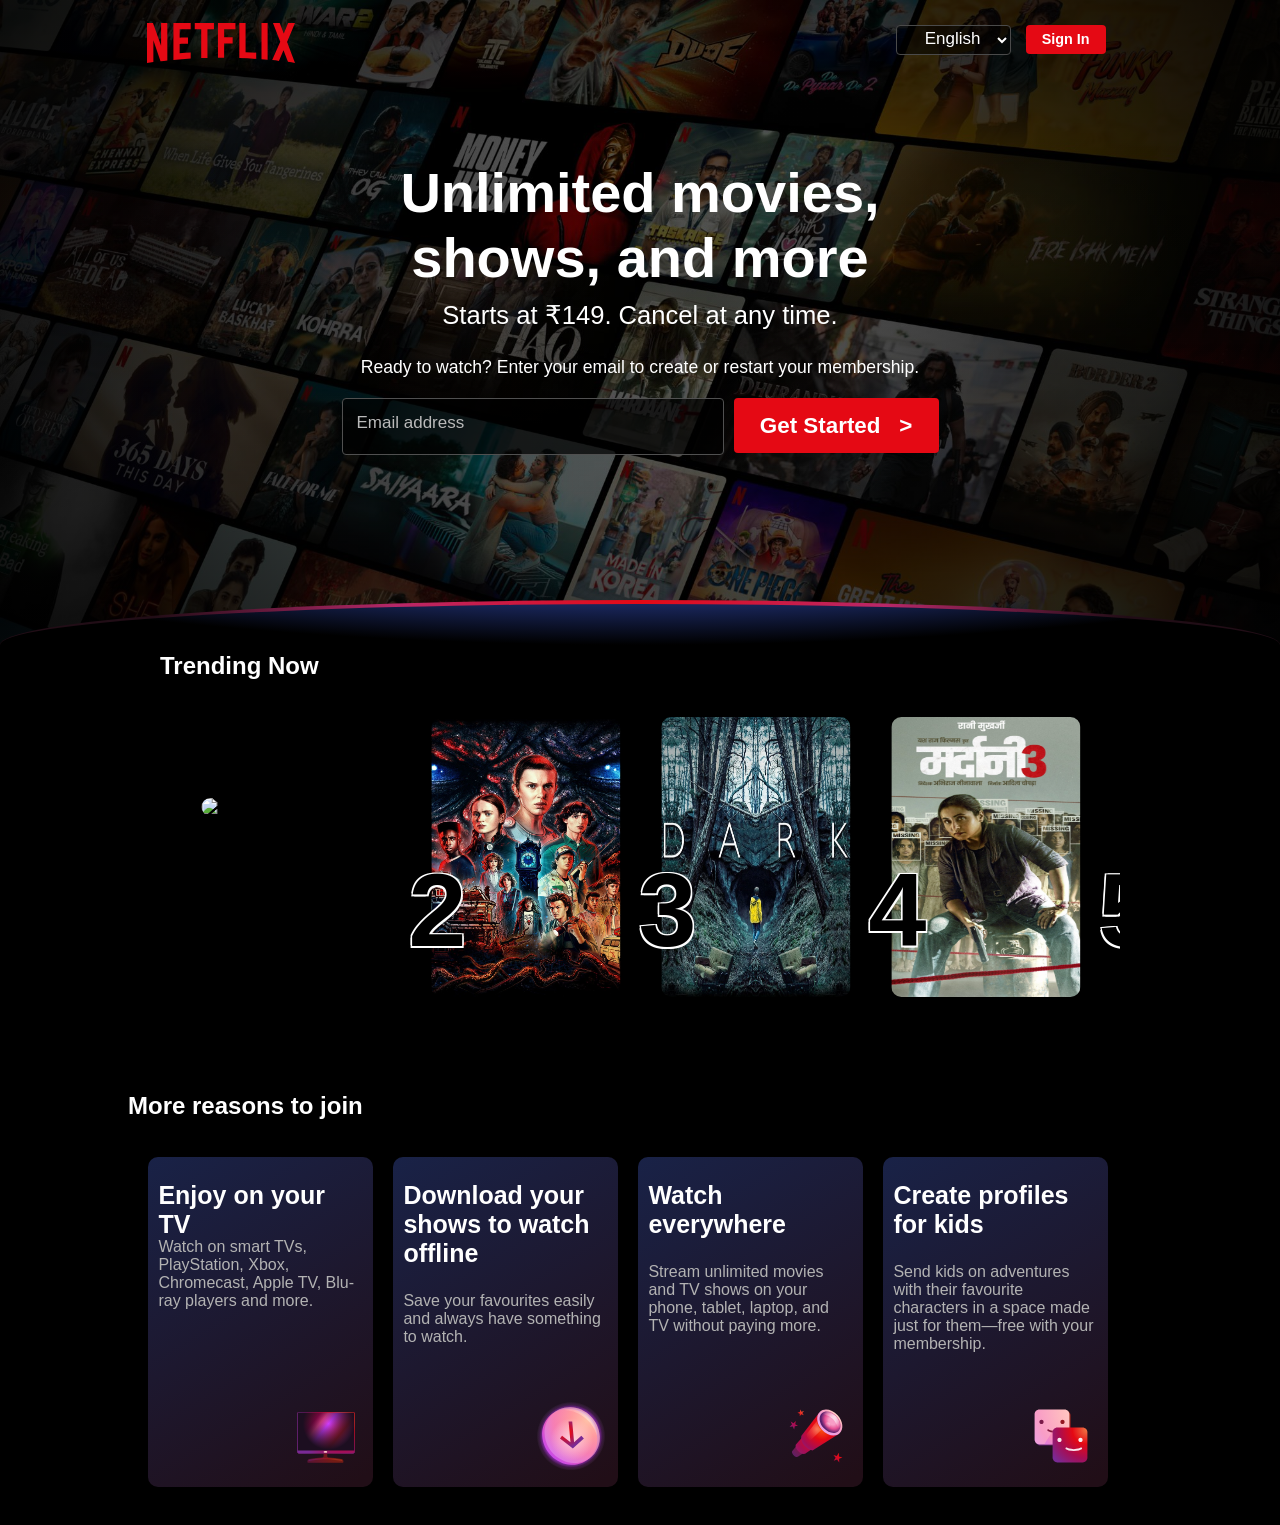
==== commit 6ebab74e: "Update index.html" ====
--- a/index.html
+++ b/index.html
@@ -27,7 +27,7 @@
             <div class="buttons">
 
                 <select class="selector">
-                    <option class="en" selected>&nbsp;&nbsp;&nbsp;&nbsp;&nbsp;English</option>
+                    <option class="en" disabled selected>&nbsp;&nbsp;&nbsp;&nbsp;&nbsp;English</option>
                     <option class="hi">&nbsp;&nbsp;&nbsp;&nbsp;&nbsp;Hindi</option>
                     <option class="es">&nbsp;&nbsp;&nbsp;&nbsp;&nbsp;Spanish</option>
                     <option class="fr">&nbsp;&nbsp;&nbsp;&nbsp;&nbsp;French</option>
@@ -69,31 +69,31 @@
                             alt="ERROR" class="movie1 movie"><label class="number">1</label></div>
                 </div>
                 <div class="card">
-                    <div class="card2 cards"><img src="botnetimgs/st.jpg" alt="ERROR" class="movie2 movie"><label
+                    <div class="card2 cards"><img src="st.jpg" alt="ERROR" class="movie2 movie"><label
                             class="number">2</label></div>
                 </div>
                 <div class="card">
-                    <div class="card3 cards"><img src="botnetimgs/dark.jpg" alt="ERROR" class="movie3 movie"><label
+                    <div class="card3 cards"><img src="dark.jpg" alt="ERROR" class="movie3 movie"><label
                             class="number">3</label></div>
                 </div>
                 <div class="card">
-                    <div class="card4 cards"><img src="botnetimgs/mardani3.jpeg" alt="ERROR" class="movie4 movie"><label
+                    <div class="card4 cards"><img src="mardani3.jpeg" alt="ERROR" class="movie4 movie"><label
                             class="number">4</label></div>
                 </div>
                 <div class="card">
-                    <div class="card5 cards"><img src="botnetimgs/border2.jpg" alt="ERROR" class="movie5 movie"><label
+                    <div class="card5 cards"><img src="border2.jpg" alt="ERROR" class="movie5 movie"><label
                             class="number">5</label></div>
                 </div>
                 <div class="card">
-                    <div class="card5 cards"><img src="botnetimgs/in.jpg" alt="ERROR" class="movie5 movie"><label
+                    <div class="card5 cards"><img src="in.jpg" alt="ERROR" class="movie5 movie"><label
                             class="number">6</label></div>
                 </div>
                 <div class="card">
-                    <div class="card5 cards"><img src="botnetimgs/inc.jpg" alt="ERROR" class="movie5 movie"><label
+                    <div class="card5 cards"><img src="inc.jpg" alt="ERROR" class="movie5 movie"><label
                             class="number">7</label></div>
                 </div>
                 <div class="card">
-                    <div class="card5 cards"><img src="botnetimgs/ten.jpg" alt="ERROR" class="movie5 movie"><label
+                    <div class="card5 cards"><img src="ten.jpg" alt="ERROR" class="movie5 movie"><label
                             class="number">8</label></div>
                 </div>
             </div>
--- a/botnet.css
+++ b/botnet.css
@@ -8,7 +8,7 @@
     background-size: cover;
     width: 100%;
     height: 645px;
-    background-image: url("botnetimgs/botnetbgimg.jpg");
+    background-image: url("botnetbgimg.jpg");
     display: flex;
     justify-content: center;
 }
